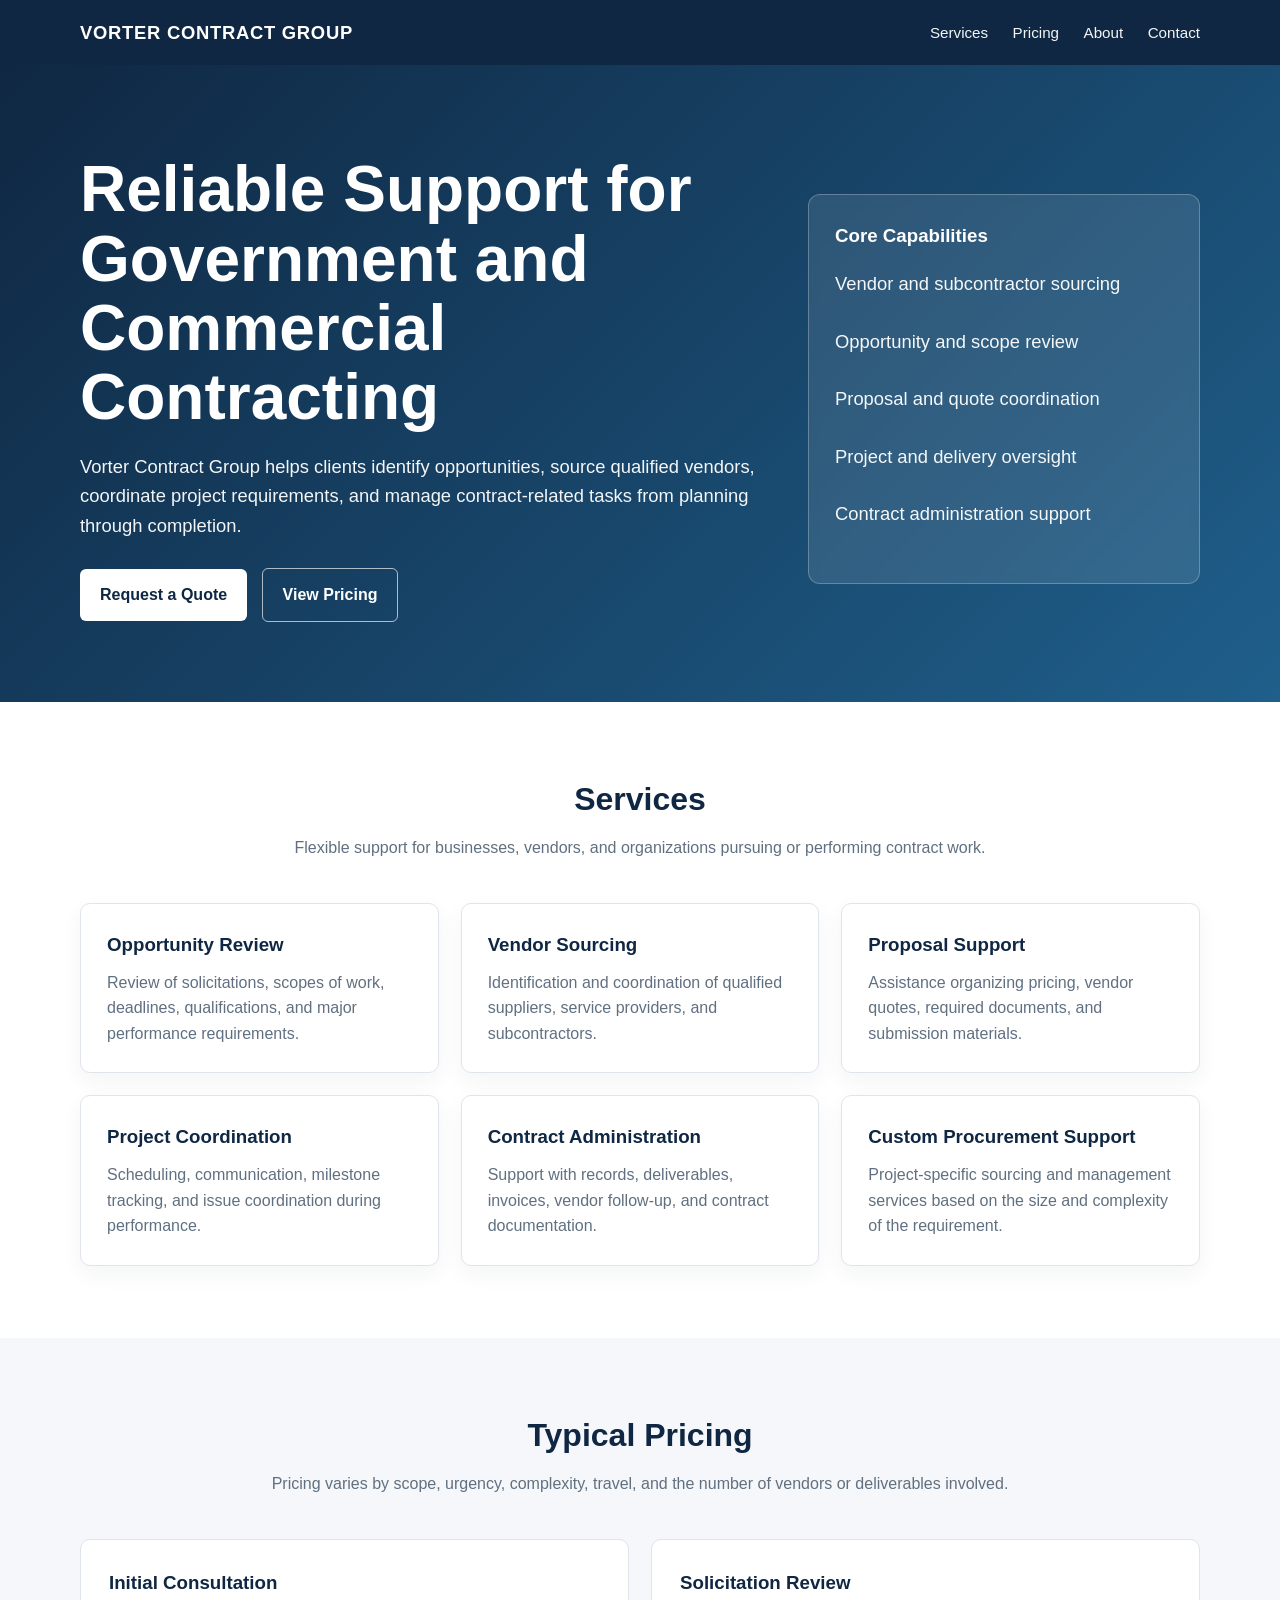
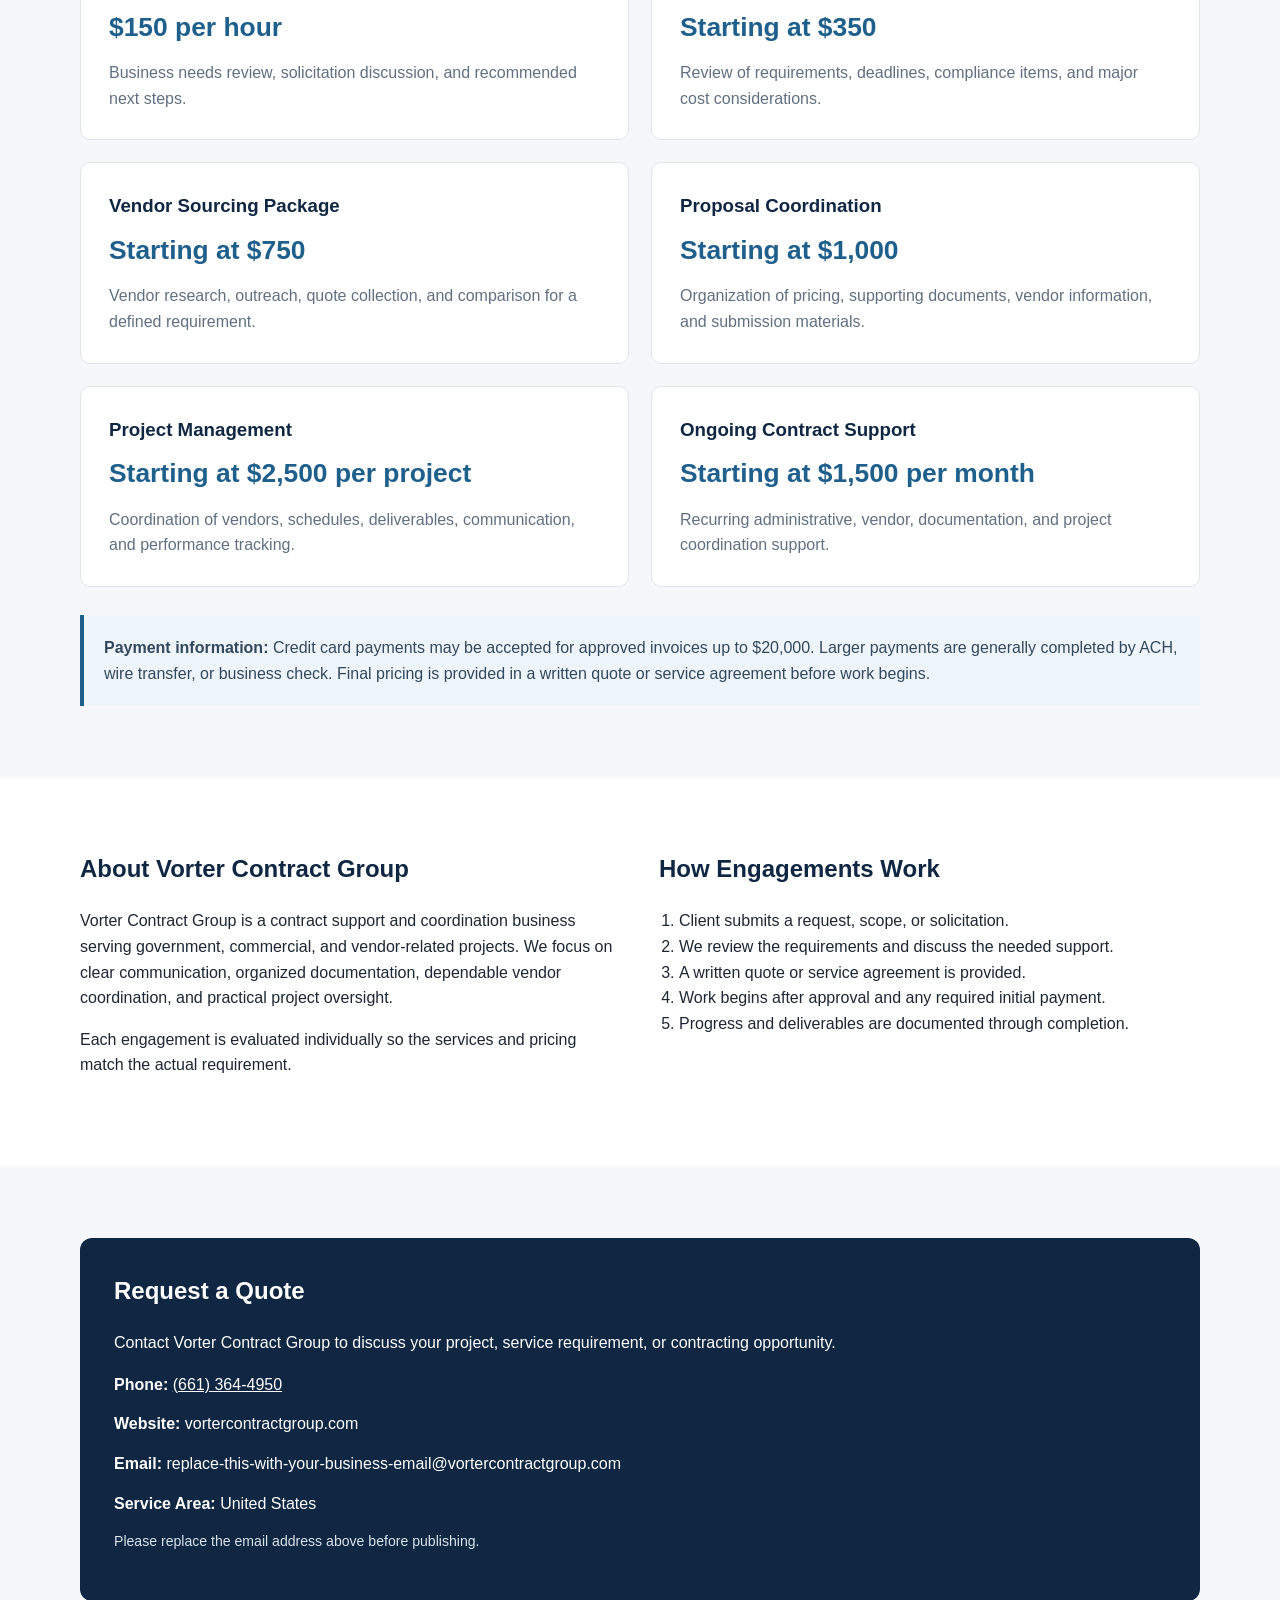
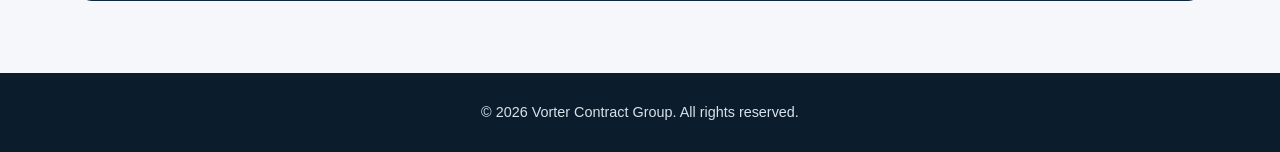
==== index.html.html @ 3ae196c1 "Add files via upload" ====
<!DOCTYPE html>
<html lang="en">
<head>
  <meta charset="UTF-8" />
  <meta name="viewport" content="width=device-width, initial-scale=1.0" />
  <title>Vorter Contract Group | Government Contract Support</title>
  <meta name="description" content="Vorter Contract Group provides vendor sourcing, proposal support, project coordination, and contract administration services for government and commercial opportunities." />
  <style>
    :root{
      --navy:#0f2742;
      --blue:#1f5f8b;
      --light:#f5f7fa;
      --text:#1c2733;
      --muted:#607080;
      --line:#dfe5eb;
      --white:#ffffff;
    }
    *{box-sizing:border-box}
    body{
      margin:0;
      font-family:Arial, Helvetica, sans-serif;
      color:var(--text);
      background:var(--white);
      line-height:1.6;
    }
    a{color:inherit}
    .container{width:min(1120px,92%);margin:auto}
    header{
      background:var(--navy);
      color:var(--white);
      padding:18px 0;
      position:sticky;
      top:0;
      z-index:10;
    }
    .nav{
      display:flex;
      align-items:center;
      justify-content:space-between;
      gap:20px;
    }
    .brand{
      font-size:1.15rem;
      font-weight:700;
      letter-spacing:.04em;
    }
    nav a{
      text-decoration:none;
      margin-left:20px;
      font-size:.95rem;
      opacity:.95;
    }
    .hero{
      background:linear-gradient(135deg,var(--navy),var(--blue));
      color:var(--white);
      padding:90px 0 80px;
    }
    .hero-grid{
      display:grid;
      grid-template-columns:1.4fr .8fr;
      gap:42px;
      align-items:center;
    }
    h1{
      font-size:clamp(2.3rem,5vw,4.2rem);
      line-height:1.08;
      margin:0 0 20px;
    }
    .hero p{
      font-size:1.15rem;
      max-width:720px;
      margin:0 0 28px;
      opacity:.95;
    }
    .cta{
      display:inline-block;
      background:var(--white);
      color:var(--navy);
      padding:13px 20px;
      border-radius:6px;
      text-decoration:none;
      font-weight:700;
      margin-right:10px;
    }
    .cta.secondary{
      background:transparent;
      color:var(--white);
      border:1px solid rgba(255,255,255,.65);
    }
    .hero-card{
      background:rgba(255,255,255,.1);
      border:1px solid rgba(255,255,255,.25);
      padding:26px;
      border-radius:12px;
      backdrop-filter:blur(5px);
    }
    .hero-card h3{margin-top:0}
    section{padding:72px 0}
    section.alt{background:var(--light)}
    .section-title{
      text-align:center;
      margin-bottom:42px;
    }
    .section-title h2{
      font-size:2rem;
      margin:0 0 10px;
      color:var(--navy);
    }
    .section-title p{
      margin:0 auto;
      max-width:760px;
      color:var(--muted);
    }
    .cards{
      display:grid;
      grid-template-columns:repeat(3,1fr);
      gap:22px;
    }
    .card{
      background:var(--white);
      border:1px solid var(--line);
      border-radius:10px;
      padding:26px;
      box-shadow:0 8px 22px rgba(16,39,66,.05);
    }
    .card h3{margin:0 0 10px;color:var(--navy)}
    .card p{margin:0;color:var(--muted)}
    .pricing{
      display:grid;
      grid-template-columns:repeat(2,1fr);
      gap:22px;
    }
    .price-card{
      border:1px solid var(--line);
      border-radius:10px;
      padding:28px;
      background:var(--white);
    }
    .price-card h3{margin:0;color:var(--navy)}
    .price{
      font-size:1.65rem;
      font-weight:700;
      color:var(--blue);
      margin:8px 0 12px;
    }
    .price-card p{margin:0;color:var(--muted)}
    .notice{
      margin-top:28px;
      padding:20px;
      border-left:4px solid var(--blue);
      background:#eef5fa;
      color:#31485e;
    }
    .about{
      display:grid;
      grid-template-columns:1fr 1fr;
      gap:38px;
      align-items:start;
    }
    .about h2{color:var(--navy);margin-top:0}
    .checklist{
      margin:0;
      padding-left:20px;
    }
    .contact-box{
      background:var(--navy);
      color:var(--white);
      padding:34px;
      border-radius:12px;
    }
    .contact-box h2{margin-top:0}
    .contact-row{
      margin:14px 0;
      word-break:break-word;
    }
    footer{
      background:#0b1c2d;
      color:#d9e2ea;
      padding:28px 0;
      text-align:center;
      font-size:.9rem;
    }
    .small{font-size:.88rem;color:var(--muted)}
    @media (max-width:820px){
      .hero-grid,.about,.cards,.pricing{grid-template-columns:1fr}
      nav{display:none}
      .hero{padding:70px 0 60px}
    }
  </style>
</head>
<body>
  <header>
    <div class="container nav">
      <div class="brand">VORTER CONTRACT GROUP</div>
      <nav>
        <a href="#services">Services</a>
        <a href="#pricing">Pricing</a>
        <a href="#about">About</a>
        <a href="#contact">Contact</a>
      </nav>
    </div>
  </header>

  <main>
    <section class="hero">
      <div class="container hero-grid">
        <div>
          <h1>Reliable Support for Government and Commercial Contracting</h1>
          <p>
            Vorter Contract Group helps clients identify opportunities, source qualified vendors,
            coordinate project requirements, and manage contract-related tasks from planning through completion.
          </p>
          <a class="cta" href="#contact">Request a Quote</a>
          <a class="cta secondary" href="#pricing">View Pricing</a>
        </div>
        <div class="hero-card">
          <h3>Core Capabilities</h3>
          <p>Vendor and subcontractor sourcing</p>
          <p>Opportunity and scope review</p>
          <p>Proposal and quote coordination</p>
          <p>Project and delivery oversight</p>
          <p>Contract administration support</p>
        </div>
      </div>
    </section>

    <section id="services">
      <div class="container">
        <div class="section-title">
          <h2>Services</h2>
          <p>Flexible support for businesses, vendors, and organizations pursuing or performing contract work.</p>
        </div>
        <div class="cards">
          <div class="card">
            <h3>Opportunity Review</h3>
            <p>Review of solicitations, scopes of work, deadlines, qualifications, and major performance requirements.</p>
          </div>
          <div class="card">
            <h3>Vendor Sourcing</h3>
            <p>Identification and coordination of qualified suppliers, service providers, and subcontractors.</p>
          </div>
          <div class="card">
            <h3>Proposal Support</h3>
            <p>Assistance organizing pricing, vendor quotes, required documents, and submission materials.</p>
          </div>
          <div class="card">
            <h3>Project Coordination</h3>
            <p>Scheduling, communication, milestone tracking, and issue coordination during performance.</p>
          </div>
          <div class="card">
            <h3>Contract Administration</h3>
            <p>Support with records, deliverables, invoices, vendor follow-up, and contract documentation.</p>
          </div>
          <div class="card">
            <h3>Custom Procurement Support</h3>
            <p>Project-specific sourcing and management services based on the size and complexity of the requirement.</p>
          </div>
        </div>
      </div>
    </section>

    <section id="pricing" class="alt">
      <div class="container">
        <div class="section-title">
          <h2>Typical Pricing</h2>
          <p>Pricing varies by scope, urgency, complexity, travel, and the number of vendors or deliverables involved.</p>
        </div>
        <div class="pricing">
          <div class="price-card">
            <h3>Initial Consultation</h3>
            <div class="price">$150 per hour</div>
            <p>Business needs review, solicitation discussion, and recommended next steps.</p>
          </div>
          <div class="price-card">
            <h3>Solicitation Review</h3>
            <div class="price">Starting at $350</div>
            <p>Review of requirements, deadlines, compliance items, and major cost considerations.</p>
          </div>
          <div class="price-card">
            <h3>Vendor Sourcing Package</h3>
            <div class="price">Starting at $750</div>
            <p>Vendor research, outreach, quote collection, and comparison for a defined requirement.</p>
          </div>
          <div class="price-card">
            <h3>Proposal Coordination</h3>
            <div class="price">Starting at $1,000</div>
            <p>Organization of pricing, supporting documents, vendor information, and submission materials.</p>
          </div>
          <div class="price-card">
            <h3>Project Management</h3>
            <div class="price">Starting at $2,500 per project</div>
            <p>Coordination of vendors, schedules, deliverables, communication, and performance tracking.</p>
          </div>
          <div class="price-card">
            <h3>Ongoing Contract Support</h3>
            <div class="price">Starting at $1,500 per month</div>
            <p>Recurring administrative, vendor, documentation, and project coordination support.</p>
          </div>
        </div>

        <div class="notice">
          <strong>Payment information:</strong> Credit card payments may be accepted for approved invoices up to
          $20,000. Larger payments are generally completed by ACH, wire transfer, or business check.
          Final pricing is provided in a written quote or service agreement before work begins.
        </div>
      </div>
    </section>

    <section id="about">
      <div class="container about">
        <div>
          <h2>About Vorter Contract Group</h2>
          <p>
            Vorter Contract Group is a contract support and coordination business serving government,
            commercial, and vendor-related projects. We focus on clear communication, organized documentation,
            dependable vendor coordination, and practical project oversight.
          </p>
          <p>
            Each engagement is evaluated individually so the services and pricing match the actual requirement.
          </p>
        </div>
        <div>
          <h2>How Engagements Work</h2>
          <ol class="checklist">
            <li>Client submits a request, scope, or solicitation.</li>
            <li>We review the requirements and discuss the needed support.</li>
            <li>A written quote or service agreement is provided.</li>
            <li>Work begins after approval and any required initial payment.</li>
            <li>Progress and deliverables are documented through completion.</li>
          </ol>
        </div>
      </div>
    </section>

    <section id="contact" class="alt">
      <div class="container">
        <div class="contact-box">
          <h2>Request a Quote</h2>
          <p>Contact Vorter Contract Group to discuss your project, service requirement, or contracting opportunity.</p>
          <div class="contact-row"><strong>Phone:</strong> <a href="tel:+16613644950">(661) 364-4950</a></div>
          <div class="contact-row"><strong>Website:</strong> vortercontractgroup.com</div>
          <div class="contact-row"><strong>Email:</strong> replace-this-with-your-business-email@vortercontractgroup.com</div>
          <div class="contact-row"><strong>Service Area:</strong> United States</div>
          <p class="small" style="color:#d9e2ea">
            Please replace the email address above before publishing.
          </p>
        </div>
      </div>
    </section>
  </main>

  <footer>
    <div class="container">
      © 2026 Vorter Contract Group. All rights reserved.
    </div>
  </footer>
</body>
</html>
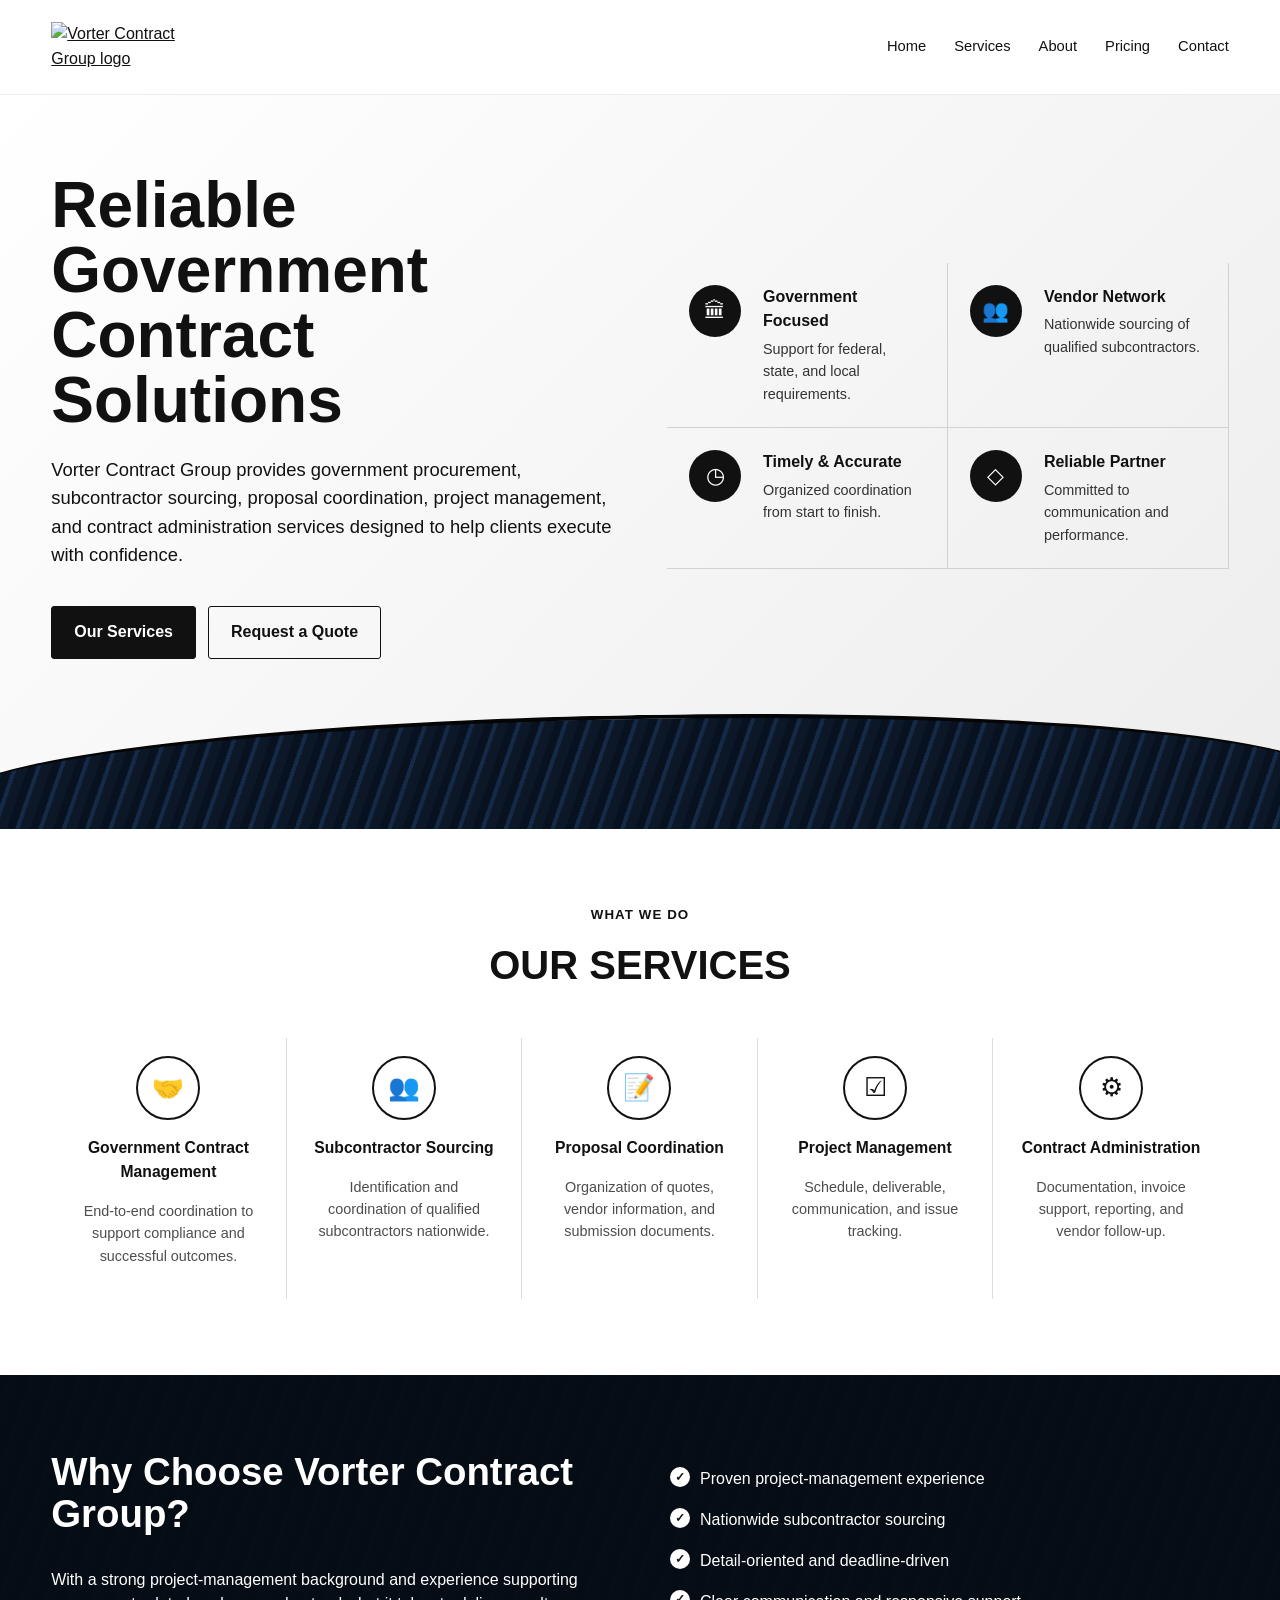
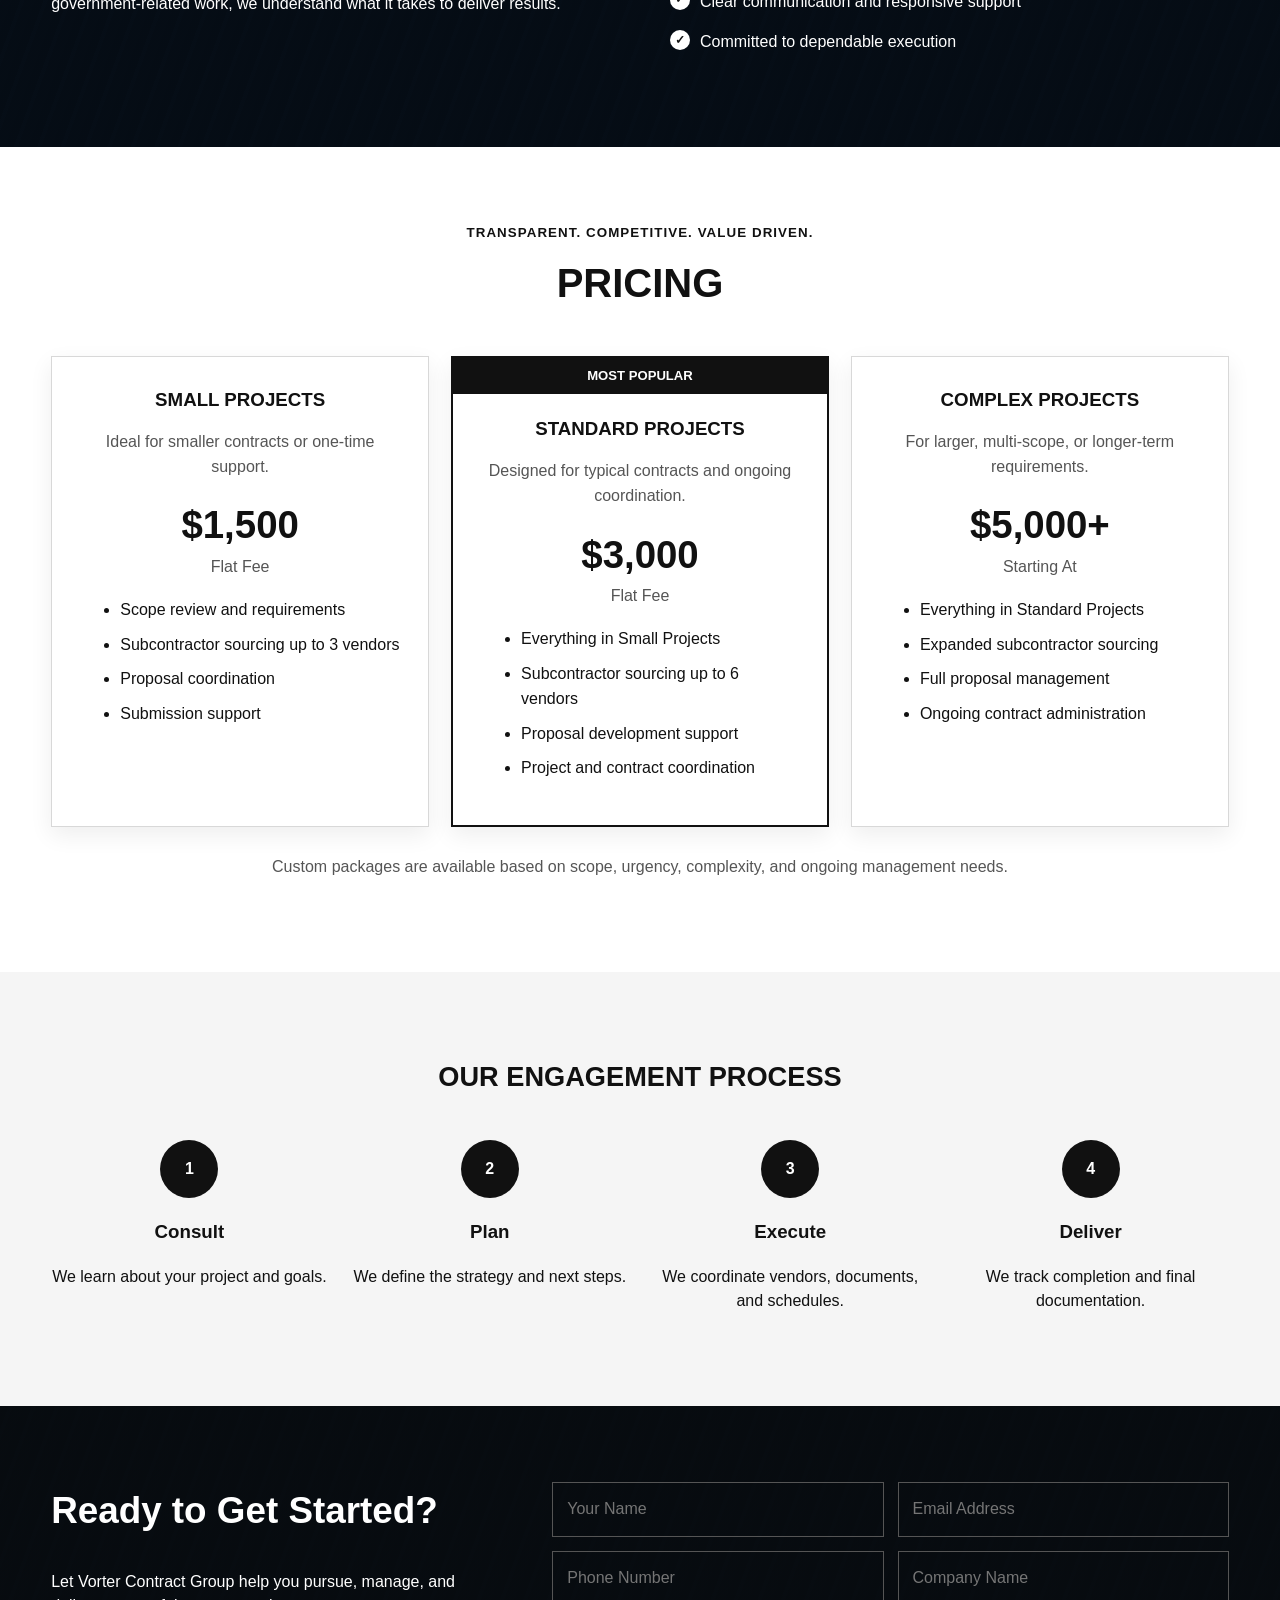
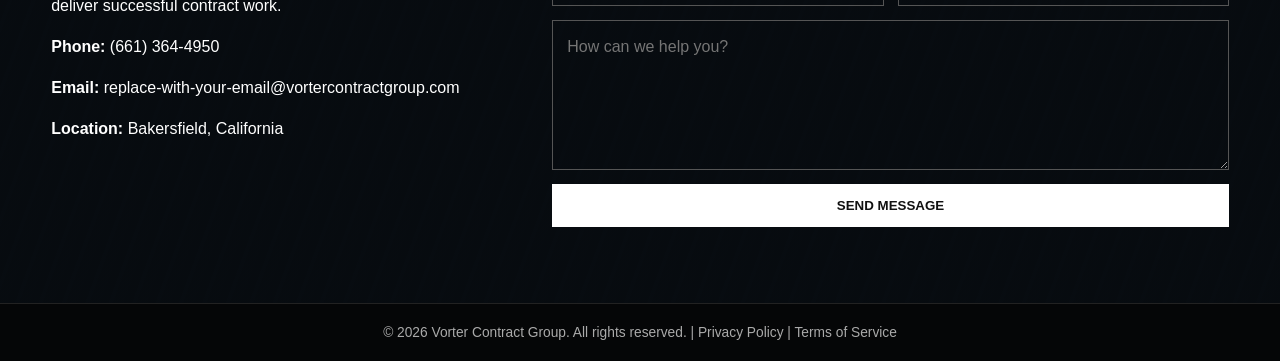
==== commit 07290879: "Add files via upload" ====
--- a/index.html.html
+++ b/index.html.html
@@ -1,358 +1,21 @@
 <!DOCTYPE html>
 <html lang="en">
 <head>
-  <meta charset="UTF-8" />
-  <meta name="viewport" content="width=device-width, initial-scale=1.0" />
-  <title>Vorter Contract Group | Government Contract Support</title>
-  <meta name="description" content="Vorter Contract Group provides vendor sourcing, proposal support, project coordination, and contract administration services for government and commercial opportunities." />
-  <style>
-    :root{
-      --navy:#0f2742;
-      --blue:#1f5f8b;
-      --light:#f5f7fa;
-      --text:#1c2733;
-      --muted:#607080;
-      --line:#dfe5eb;
-      --white:#ffffff;
-    }
-    *{box-sizing:border-box}
-    body{
-      margin:0;
-      font-family:Arial, Helvetica, sans-serif;
-      color:var(--text);
-      background:var(--white);
-      line-height:1.6;
-    }
-    a{color:inherit}
-    .container{width:min(1120px,92%);margin:auto}
-    header{
-      background:var(--navy);
-      color:var(--white);
-      padding:18px 0;
-      position:sticky;
-      top:0;
-      z-index:10;
-    }
-    .nav{
-      display:flex;
-      align-items:center;
-      justify-content:space-between;
-      gap:20px;
-    }
-    .brand{
-      font-size:1.15rem;
-      font-weight:700;
-      letter-spacing:.04em;
-    }
-    nav a{
-      text-decoration:none;
-      margin-left:20px;
-      font-size:.95rem;
-      opacity:.95;
-    }
-    .hero{
-      background:linear-gradient(135deg,var(--navy),var(--blue));
-      color:var(--white);
-      padding:90px 0 80px;
-    }
-    .hero-grid{
-      display:grid;
-      grid-template-columns:1.4fr .8fr;
-      gap:42px;
-      align-items:center;
-    }
-    h1{
-      font-size:clamp(2.3rem,5vw,4.2rem);
-      line-height:1.08;
-      margin:0 0 20px;
-    }
-    .hero p{
-      font-size:1.15rem;
-      max-width:720px;
-      margin:0 0 28px;
-      opacity:.95;
-    }
-    .cta{
-      display:inline-block;
-      background:var(--white);
-      color:var(--navy);
-      padding:13px 20px;
-      border-radius:6px;
-      text-decoration:none;
-      font-weight:700;
-      margin-right:10px;
-    }
-    .cta.secondary{
-      background:transparent;
-      color:var(--white);
-      border:1px solid rgba(255,255,255,.65);
-    }
-    .hero-card{
-      background:rgba(255,255,255,.1);
-      border:1px solid rgba(255,255,255,.25);
-      padding:26px;
-      border-radius:12px;
-      backdrop-filter:blur(5px);
-    }
-    .hero-card h3{margin-top:0}
-    section{padding:72px 0}
-    section.alt{background:var(--light)}
-    .section-title{
-      text-align:center;
-      margin-bottom:42px;
-    }
-    .section-title h2{
-      font-size:2rem;
-      margin:0 0 10px;
-      color:var(--navy);
-    }
-    .section-title p{
-      margin:0 auto;
-      max-width:760px;
-      color:var(--muted);
-    }
-    .cards{
-      display:grid;
-      grid-template-columns:repeat(3,1fr);
-      gap:22px;
-    }
-    .card{
-      background:var(--white);
-      border:1px solid var(--line);
-      border-radius:10px;
-      padding:26px;
-      box-shadow:0 8px 22px rgba(16,39,66,.05);
-    }
-    .card h3{margin:0 0 10px;color:var(--navy)}
-    .card p{margin:0;color:var(--muted)}
-    .pricing{
-      display:grid;
-      grid-template-columns:repeat(2,1fr);
-      gap:22px;
-    }
-    .price-card{
-      border:1px solid var(--line);
-      border-radius:10px;
-      padding:28px;
-      background:var(--white);
-    }
-    .price-card h3{margin:0;color:var(--navy)}
-    .price{
-      font-size:1.65rem;
-      font-weight:700;
-      color:var(--blue);
-      margin:8px 0 12px;
-    }
-    .price-card p{margin:0;color:var(--muted)}
-    .notice{
-      margin-top:28px;
-      padding:20px;
-      border-left:4px solid var(--blue);
-      background:#eef5fa;
-      color:#31485e;
-    }
-    .about{
-      display:grid;
-      grid-template-columns:1fr 1fr;
-      gap:38px;
-      align-items:start;
-    }
-    .about h2{color:var(--navy);margin-top:0}
-    .checklist{
-      margin:0;
-      padding-left:20px;
-    }
-    .contact-box{
-      background:var(--navy);
-      color:var(--white);
-      padding:34px;
-      border-radius:12px;
-    }
-    .contact-box h2{margin-top:0}
-    .contact-row{
-      margin:14px 0;
-      word-break:break-word;
-    }
-    footer{
-      background:#0b1c2d;
-      color:#d9e2ea;
-      padding:28px 0;
-      text-align:center;
-      font-size:.9rem;
-    }
-    .small{font-size:.88rem;color:var(--muted)}
-    @media (max-width:820px){
-      .hero-grid,.about,.cards,.pricing{grid-template-columns:1fr}
-      nav{display:none}
-      .hero{padding:70px 0 60px}
-    }
-  </style>
+<meta charset="UTF-8"><meta name="viewport" content="width=device-width,initial-scale=1.0">
+<title>Vorter Contract Group</title>
+<style>
+:root{--black:#0b0d0f;--white:#fff;--gray:#f3f3f3;--blue:#0f2742}*{box-sizing:border-box}html{scroll-behavior:smooth}body{margin:0;font-family:Arial,Helvetica,sans-serif;color:#111;line-height:1.55}a{color:inherit}.container{width:min(1180px,92%);margin:auto}header{background:#fff;padding:22px 0;position:sticky;top:0;z-index:10;border-bottom:1px solid #ececec}.nav{display:flex;justify-content:space-between;align-items:center;gap:24px}.logo img{width:170px;display:block}nav a{text-decoration:none;margin-left:28px;font-size:.92rem}.hero{position:relative;overflow:hidden;background:linear-gradient(135deg,#fff,#ededed);padding:78px 0 170px}.hero:after{content:"";position:absolute;left:-4%;bottom:-100px;width:108%;height:210px;background:repeating-linear-gradient(110deg,#07111f 0 8px,#152a46 8px 12px,#0c1828 12px 22px);border-top:4px solid #050505;border-radius:50% 50% 0 0/35% 35% 0 0;transform:rotate(-1deg)}.hero-grid{display:grid;grid-template-columns:1fr 1fr;gap:54px;align-items:center}h1{font-size:clamp(2.7rem,5vw,4.8rem);line-height:1.02;margin:0 0 22px}.hero p{font-size:1.15rem}.btn{display:inline-block;padding:13px 22px;margin:18px 12px 0 0;text-decoration:none;border:1px solid #111;font-weight:700;border-radius:3px}.btn.dark{background:#111;color:#fff}.features{display:grid;grid-template-columns:1fr 1fr}.feature{display:grid;grid-template-columns:58px 1fr;gap:16px;padding:22px;border-right:1px solid #cfd2d4;border-bottom:1px solid #cfd2d4}.icon{width:52px;height:52px;border-radius:50%;background:#111;color:#fff;display:grid;place-items:center;font-size:1.35rem}.feature h3{font-size:1rem;margin:0 0 4px}.feature p{font-size:.9rem;margin:0;color:#333}section{padding:76px 0}.section-head{text-align:center;margin-bottom:42px}.section-head small{display:block;letter-spacing:.08em;font-weight:700}.section-head h2{font-size:2.5rem;margin:8px 0}.service-grid{display:grid;grid-template-columns:repeat(5,1fr)}.service{text-align:center;padding:18px 22px;border-right:1px solid #ddd}.service:last-child{border-right:none}.line-icon{width:64px;height:64px;margin:0 auto 16px;border:2px solid #111;border-radius:50%;display:grid;place-items:center;font-size:1.6rem}.service h3{font-size:.98rem}.service p{font-size:.9rem;color:#4d4d4d}.why{background:linear-gradient(rgba(5,12,20,.95),rgba(5,12,20,.95)),repeating-linear-gradient(110deg,#07111f 0 8px,#152a46 8px 12px,#0c1828 12px 22px);color:#fff}.why-grid{display:grid;grid-template-columns:1fr 1fr;gap:60px}.why h2{font-size:2.4rem;line-height:1.1;margin-top:0}.why ul{list-style:none;padding:0}.why li{margin:16px 0;padding-left:30px;position:relative}.why li:before{content:"✓";position:absolute;left:0;width:20px;height:20px;border-radius:50%;background:#fff;color:#111;display:grid;place-items:center;font-size:.75rem;font-weight:800}.price-grid{display:grid;grid-template-columns:repeat(3,1fr);gap:22px}.price-card{border:1px solid #d8d8d8;padding:28px;box-shadow:0 8px 22px rgba(0,0,0,.07)}.price-card.featured{border:2px solid #111}.tag{background:#111;color:#fff;text-align:center;margin:-28px -28px 20px;padding:8px;font-size:.82rem;font-weight:700}.price-card h3{text-align:center;margin:0}.sub{text-align:center;color:#555;min-height:46px}.price{text-align:center;font-size:2.4rem;font-weight:800;margin:14px 0 0}.price-note{text-align:center;color:#555;margin-bottom:18px}.price-card li{margin:10px 0}.process{background:#f5f5f5}.process-grid{display:grid;grid-template-columns:repeat(4,1fr);gap:24px}.step{text-align:center}.step-num{width:58px;height:58px;border-radius:50%;margin:0 auto 14px;background:#111;color:#fff;display:grid;place-items:center;font-weight:800}.contact{background:linear-gradient(rgba(7,11,15,.97),rgba(7,11,15,.97)),repeating-linear-gradient(110deg,#07111f 0 8px,#152a46 8px 12px,#0c1828 12px 22px);color:#fff}.contact-grid{display:grid;grid-template-columns:.8fr 1.2fr;gap:50px}.contact h2{font-size:2.3rem;margin-top:0}form{display:grid;grid-template-columns:1fr 1fr;gap:14px}input,textarea{width:100%;padding:14px;background:transparent;border:1px solid #555;color:#fff;font:inherit}textarea{grid-column:1/-1;min-height:150px}button{grid-column:1/-1;padding:14px;border:0;background:#fff;color:#111;font-weight:800}footer{background:#050607;color:#aaa;text-align:center;padding:18px;font-size:.86rem;border-top:1px solid #222}@media(max-width:900px){nav{display:none}.hero-grid,.why-grid,.contact-grid{grid-template-columns:1fr}.service-grid{grid-template-columns:1fr 1fr}.price-grid{grid-template-columns:1fr}.process-grid{grid-template-columns:1fr 1fr}}@media(max-width:600px){.service-grid,.features,.process-grid,form{grid-template-columns:1fr}.service{border-right:none;border-bottom:1px solid #ddd}textarea,button{grid-column:auto}}
+</style>
 </head>
 <body>
-  <header>
-    <div class="container nav">
-      <div class="brand">VORTER CONTRACT GROUP</div>
-      <nav>
-        <a href="#services">Services</a>
-        <a href="#pricing">Pricing</a>
-        <a href="#about">About</a>
-        <a href="#contact">Contact</a>
-      </nav>
-    </div>
-  </header>
-
-  <main>
-    <section class="hero">
-      <div class="container hero-grid">
-        <div>
-          <h1>Reliable Support for Government and Commercial Contracting</h1>
-          <p>
-            Vorter Contract Group helps clients identify opportunities, source qualified vendors,
-            coordinate project requirements, and manage contract-related tasks from planning through completion.
-          </p>
-          <a class="cta" href="#contact">Request a Quote</a>
-          <a class="cta secondary" href="#pricing">View Pricing</a>
-        </div>
-        <div class="hero-card">
-          <h3>Core Capabilities</h3>
-          <p>Vendor and subcontractor sourcing</p>
-          <p>Opportunity and scope review</p>
-          <p>Proposal and quote coordination</p>
-          <p>Project and delivery oversight</p>
-          <p>Contract administration support</p>
-        </div>
-      </div>
-    </section>
-
-    <section id="services">
-      <div class="container">
-        <div class="section-title">
-          <h2>Services</h2>
-          <p>Flexible support for businesses, vendors, and organizations pursuing or performing contract work.</p>
-        </div>
-        <div class="cards">
-          <div class="card">
-            <h3>Opportunity Review</h3>
-            <p>Review of solicitations, scopes of work, deadlines, qualifications, and major performance requirements.</p>
-          </div>
-          <div class="card">
-            <h3>Vendor Sourcing</h3>
-            <p>Identification and coordination of qualified suppliers, service providers, and subcontractors.</p>
-          </div>
-          <div class="card">
-            <h3>Proposal Support</h3>
-            <p>Assistance organizing pricing, vendor quotes, required documents, and submission materials.</p>
-          </div>
-          <div class="card">
-            <h3>Project Coordination</h3>
-            <p>Scheduling, communication, milestone tracking, and issue coordination during performance.</p>
-          </div>
-          <div class="card">
-            <h3>Contract Administration</h3>
-            <p>Support with records, deliverables, invoices, vendor follow-up, and contract documentation.</p>
-          </div>
-          <div class="card">
-            <h3>Custom Procurement Support</h3>
-            <p>Project-specific sourcing and management services based on the size and complexity of the requirement.</p>
-          </div>
-        </div>
-      </div>
-    </section>
-
-    <section id="pricing" class="alt">
-      <div class="container">
-        <div class="section-title">
-          <h2>Typical Pricing</h2>
-          <p>Pricing varies by scope, urgency, complexity, travel, and the number of vendors or deliverables involved.</p>
-        </div>
-        <div class="pricing">
-          <div class="price-card">
-            <h3>Initial Consultation</h3>
-            <div class="price">$150 per hour</div>
-            <p>Business needs review, solicitation discussion, and recommended next steps.</p>
-          </div>
-          <div class="price-card">
-            <h3>Solicitation Review</h3>
-            <div class="price">Starting at $350</div>
-            <p>Review of requirements, deadlines, compliance items, and major cost considerations.</p>
-          </div>
-          <div class="price-card">
-            <h3>Vendor Sourcing Package</h3>
-            <div class="price">Starting at $750</div>
-            <p>Vendor research, outreach, quote collection, and comparison for a defined requirement.</p>
-          </div>
-          <div class="price-card">
-            <h3>Proposal Coordination</h3>
-            <div class="price">Starting at $1,000</div>
-            <p>Organization of pricing, supporting documents, vendor information, and submission materials.</p>
-          </div>
-          <div class="price-card">
-            <h3>Project Management</h3>
-            <div class="price">Starting at $2,500 per project</div>
-            <p>Coordination of vendors, schedules, deliverables, communication, and performance tracking.</p>
-          </div>
-          <div class="price-card">
-            <h3>Ongoing Contract Support</h3>
-            <div class="price">Starting at $1,500 per month</div>
-            <p>Recurring administrative, vendor, documentation, and project coordination support.</p>
-          </div>
-        </div>
-
-        <div class="notice">
-          <strong>Payment information:</strong> Credit card payments may be accepted for approved invoices up to
-          $20,000. Larger payments are generally completed by ACH, wire transfer, or business check.
-          Final pricing is provided in a written quote or service agreement before work begins.
-        </div>
-      </div>
-    </section>
-
-    <section id="about">
-      <div class="container about">
-        <div>
-          <h2>About Vorter Contract Group</h2>
-          <p>
-            Vorter Contract Group is a contract support and coordination business serving government,
-            commercial, and vendor-related projects. We focus on clear communication, organized documentation,
-            dependable vendor coordination, and practical project oversight.
-          </p>
-          <p>
-            Each engagement is evaluated individually so the services and pricing match the actual requirement.
-          </p>
-        </div>
-        <div>
-          <h2>How Engagements Work</h2>
-          <ol class="checklist">
-            <li>Client submits a request, scope, or solicitation.</li>
-            <li>We review the requirements and discuss the needed support.</li>
-            <li>A written quote or service agreement is provided.</li>
-            <li>Work begins after approval and any required initial payment.</li>
-            <li>Progress and deliverables are documented through completion.</li>
-          </ol>
-        </div>
-      </div>
-    </section>
-
-    <section id="contact" class="alt">
-      <div class="container">
-        <div class="contact-box">
-          <h2>Request a Quote</h2>
-          <p>Contact Vorter Contract Group to discuss your project, service requirement, or contracting opportunity.</p>
-          <div class="contact-row"><strong>Phone:</strong> <a href="tel:+16613644950">(661) 364-4950</a></div>
-          <div class="contact-row"><strong>Website:</strong> vortercontractgroup.com</div>
-          <div class="contact-row"><strong>Email:</strong> replace-this-with-your-business-email@vortercontractgroup.com</div>
-          <div class="contact-row"><strong>Service Area:</strong> United States</div>
-          <p class="small" style="color:#d9e2ea">
-            Please replace the email address above before publishing.
-          </p>
-        </div>
-      </div>
-    </section>
-  </main>
-
-  <footer>
-    <div class="container">
-      © 2026 Vorter Contract Group. All rights reserved.
-    </div>
-  </footer>
-</body>
-</html>
+<header><div class="container nav"><a class="logo" href="#home"><img src="assets/vorter_logo.png" alt="Vorter Contract Group logo"></a><nav><a href="#home">Home</a><a href="#services">Services</a><a href="#about">About</a><a href="#pricing">Pricing</a><a href="#contact">Contact</a></nav></div></header>
+<main id="home">
+<section class="hero"><div class="container hero-grid"><div><h1>Reliable Government<br>Contract Solutions</h1><p>Vorter Contract Group provides government procurement, subcontractor sourcing, proposal coordination, project management, and contract administration services designed to help clients execute with confidence.</p><a class="btn dark" href="#services">Our Services</a><a class="btn" href="#contact">Request a Quote</a></div><div class="features"><div class="feature"><div class="icon">🏛</div><div><h3>Government Focused</h3><p>Support for federal, state, and local requirements.</p></div></div><div class="feature"><div class="icon">👥</div><div><h3>Vendor Network</h3><p>Nationwide sourcing of qualified subcontractors.</p></div></div><div class="feature"><div class="icon">◷</div><div><h3>Timely & Accurate</h3><p>Organized coordination from start to finish.</p></div></div><div class="feature"><div class="icon">◇</div><div><h3>Reliable Partner</h3><p>Committed to communication and performance.</p></div></div></div></div></section>
+<section id="services"><div class="container"><div class="section-head"><small>WHAT WE DO</small><h2>OUR SERVICES</h2></div><div class="service-grid"><div class="service"><div class="line-icon">🤝</div><h3>Government Contract Management</h3><p>End-to-end coordination to support compliance and successful outcomes.</p></div><div class="service"><div class="line-icon">👥</div><h3>Subcontractor Sourcing</h3><p>Identification and coordination of qualified subcontractors nationwide.</p></div><div class="service"><div class="line-icon">📝</div><h3>Proposal Coordination</h3><p>Organization of quotes, vendor information, and submission documents.</p></div><div class="service"><div class="line-icon">☑</div><h3>Project Management</h3><p>Schedule, deliverable, communication, and issue tracking.</p></div><div class="service"><div class="line-icon">⚙</div><h3>Contract Administration</h3><p>Documentation, invoice support, reporting, and vendor follow-up.</p></div></div></div></section>
+<section id="about" class="why"><div class="container why-grid"><div><h2>Why Choose Vorter Contract Group?</h2><p>With a strong project-management background and experience supporting government-related work, we understand what it takes to deliver results.</p></div><div><ul><li>Proven project-management experience</li><li>Nationwide subcontractor sourcing</li><li>Detail-oriented and deadline-driven</li><li>Clear communication and responsive support</li><li>Committed to dependable execution</li></ul></div></div></section>
+<section id="pricing"><div class="container"><div class="section-head"><small>TRANSPARENT. COMPETITIVE. VALUE DRIVEN.</small><h2>PRICING</h2></div><div class="price-grid"><div class="price-card"><h3>SMALL PROJECTS</h3><p class="sub">Ideal for smaller contracts or one-time support.</p><div class="price">$1,500</div><div class="price-note">Flat Fee</div><ul><li>Scope review and requirements</li><li>Subcontractor sourcing up to 3 vendors</li><li>Proposal coordination</li><li>Submission support</li></ul></div><div class="price-card featured"><div class="tag">MOST POPULAR</div><h3>STANDARD PROJECTS</h3><p class="sub">Designed for typical contracts and ongoing coordination.</p><div class="price">$3,000</div><div class="price-note">Flat Fee</div><ul><li>Everything in Small Projects</li><li>Subcontractor sourcing up to 6 vendors</li><li>Proposal development support</li><li>Project and contract coordination</li></ul></div><div class="price-card"><h3>COMPLEX PROJECTS</h3><p class="sub">For larger, multi-scope, or longer-term requirements.</p><div class="price">$5,000+</div><div class="price-note">Starting At</div><ul><li>Everything in Standard Projects</li><li>Expanded subcontractor sourcing</li><li>Full proposal management</li><li>Ongoing contract administration</li></ul></div></div><p style="text-align:center;margin-top:28px;color:#555">Custom packages are available based on scope, urgency, complexity, and ongoing management needs.</p></div></section>
+<section class="process"><div class="container"><div class="section-head"><h2 style="font-size:1.7rem">OUR ENGAGEMENT PROCESS</h2></div><div class="process-grid"><div class="step"><div class="step-num">1</div><h3>Consult</h3><p>We learn about your project and goals.</p></div><div class="step"><div class="step-num">2</div><h3>Plan</h3><p>We define the strategy and next steps.</p></div><div class="step"><div class="step-num">3</div><h3>Execute</h3><p>We coordinate vendors, documents, and schedules.</p></div><div class="step"><div class="step-num">4</div><h3>Deliver</h3><p>We track completion and final documentation.</p></div></div></div></section>
+<section id="contact" class="contact"><div class="container contact-grid"><div><h2>Ready to Get Started?</h2><p>Let Vorter Contract Group help you pursue, manage, and deliver successful contract work.</p><p><strong>Phone:</strong> (661) 364-4950</p><p><strong>Email:</strong> replace-with-your-email@vortercontractgroup.com</p><p><strong>Location:</strong> Bakersfield, California</p></div><form id="contactForm"><input id="name" placeholder="Your Name" required><input id="email" type="email" placeholder="Email Address" required><input id="phone" placeholder="Phone Number"><input id="company" placeholder="Company Name"><textarea id="message" placeholder="How can we help you?" required></textarea><button type="submit">SEND MESSAGE</button></form></div></section>
+</main><footer>© 2026 Vorter Contract Group. All rights reserved. | Privacy Policy | Terms of Service</footer>
+<script>document.getElementById('contactForm').addEventListener('submit',function(e){e.preventDefault();const b='replace-with-your-email@vortercontractgroup.com';const s=encodeURIComponent('Website inquiry — Vorter Contract Group');const body=encodeURIComponent('Name: '+name.value+'\nEmail: '+email.value+'\nPhone: '+phone.value+'\nCompany: '+company.value+'\n\nMessage:\n'+message.value);location.href='mailto:'+b+'?subject='+s+'&body='+body;});</script>
+</body></html>
